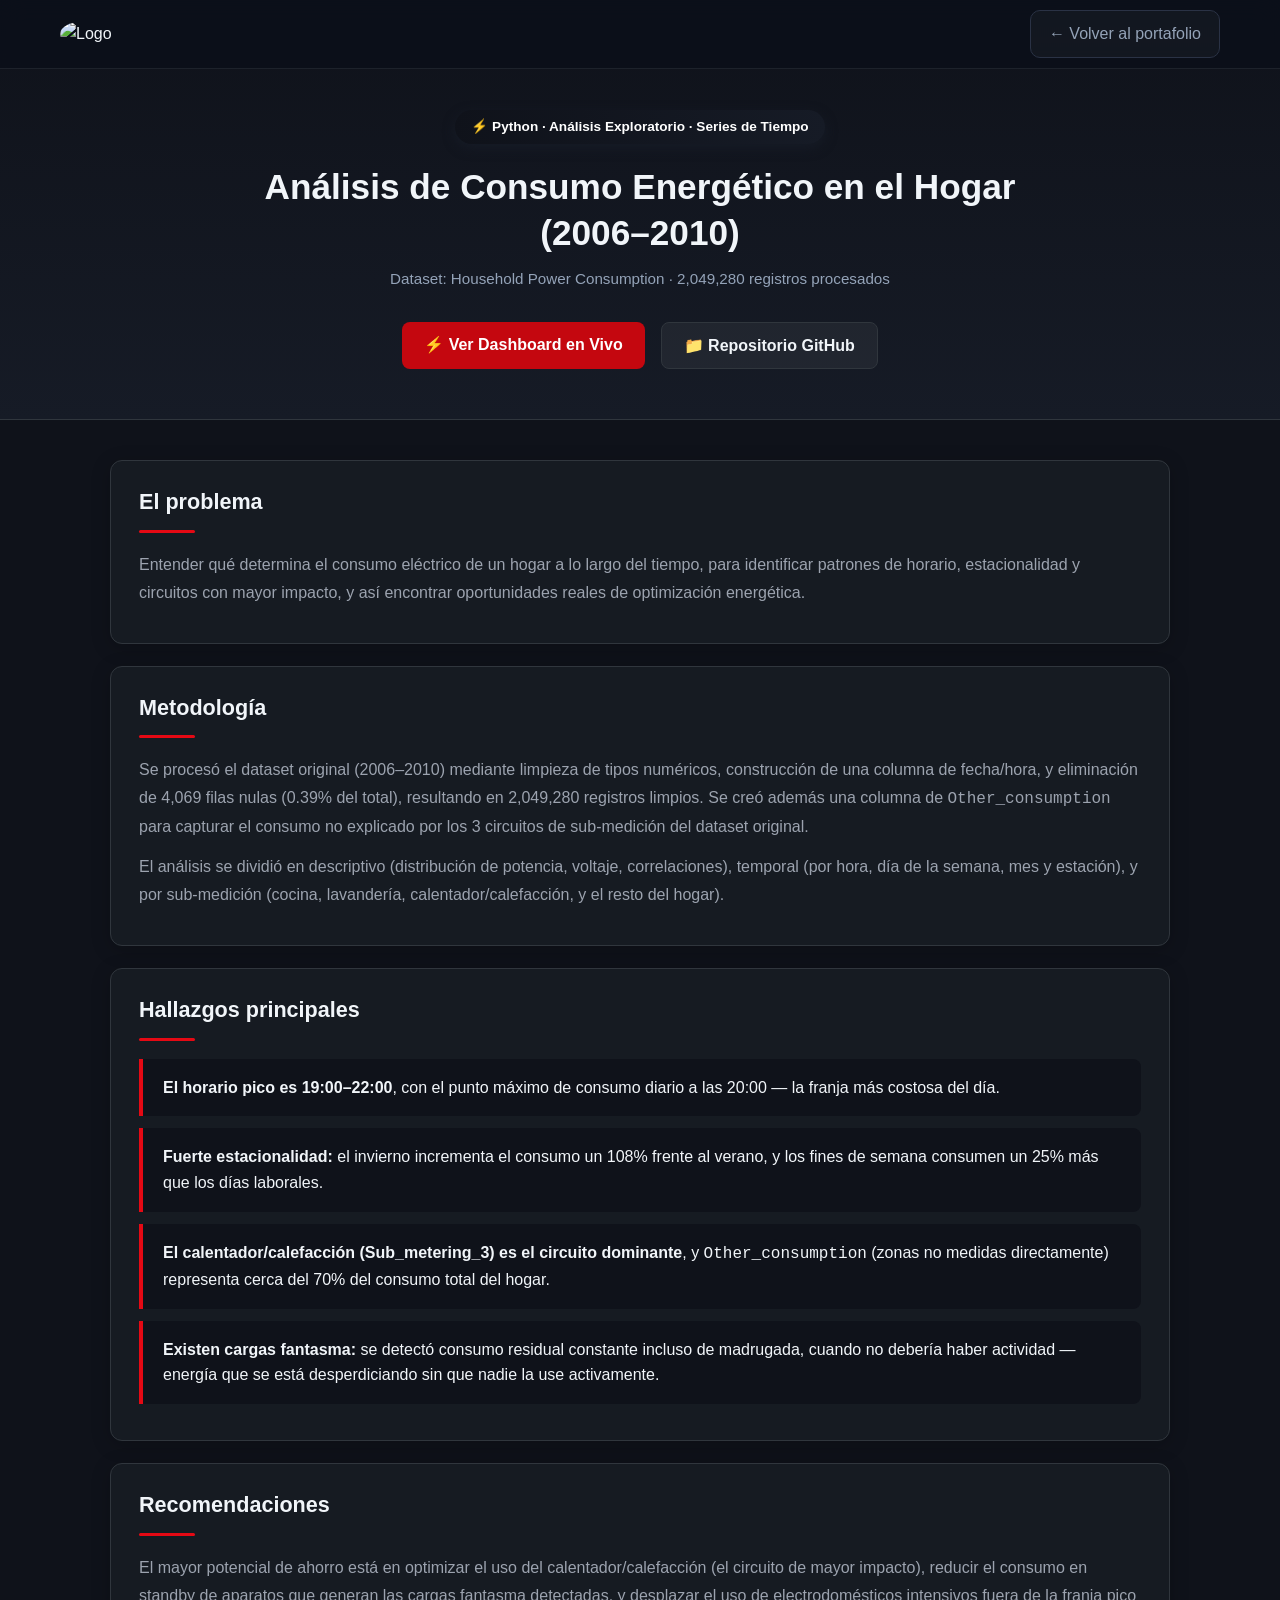
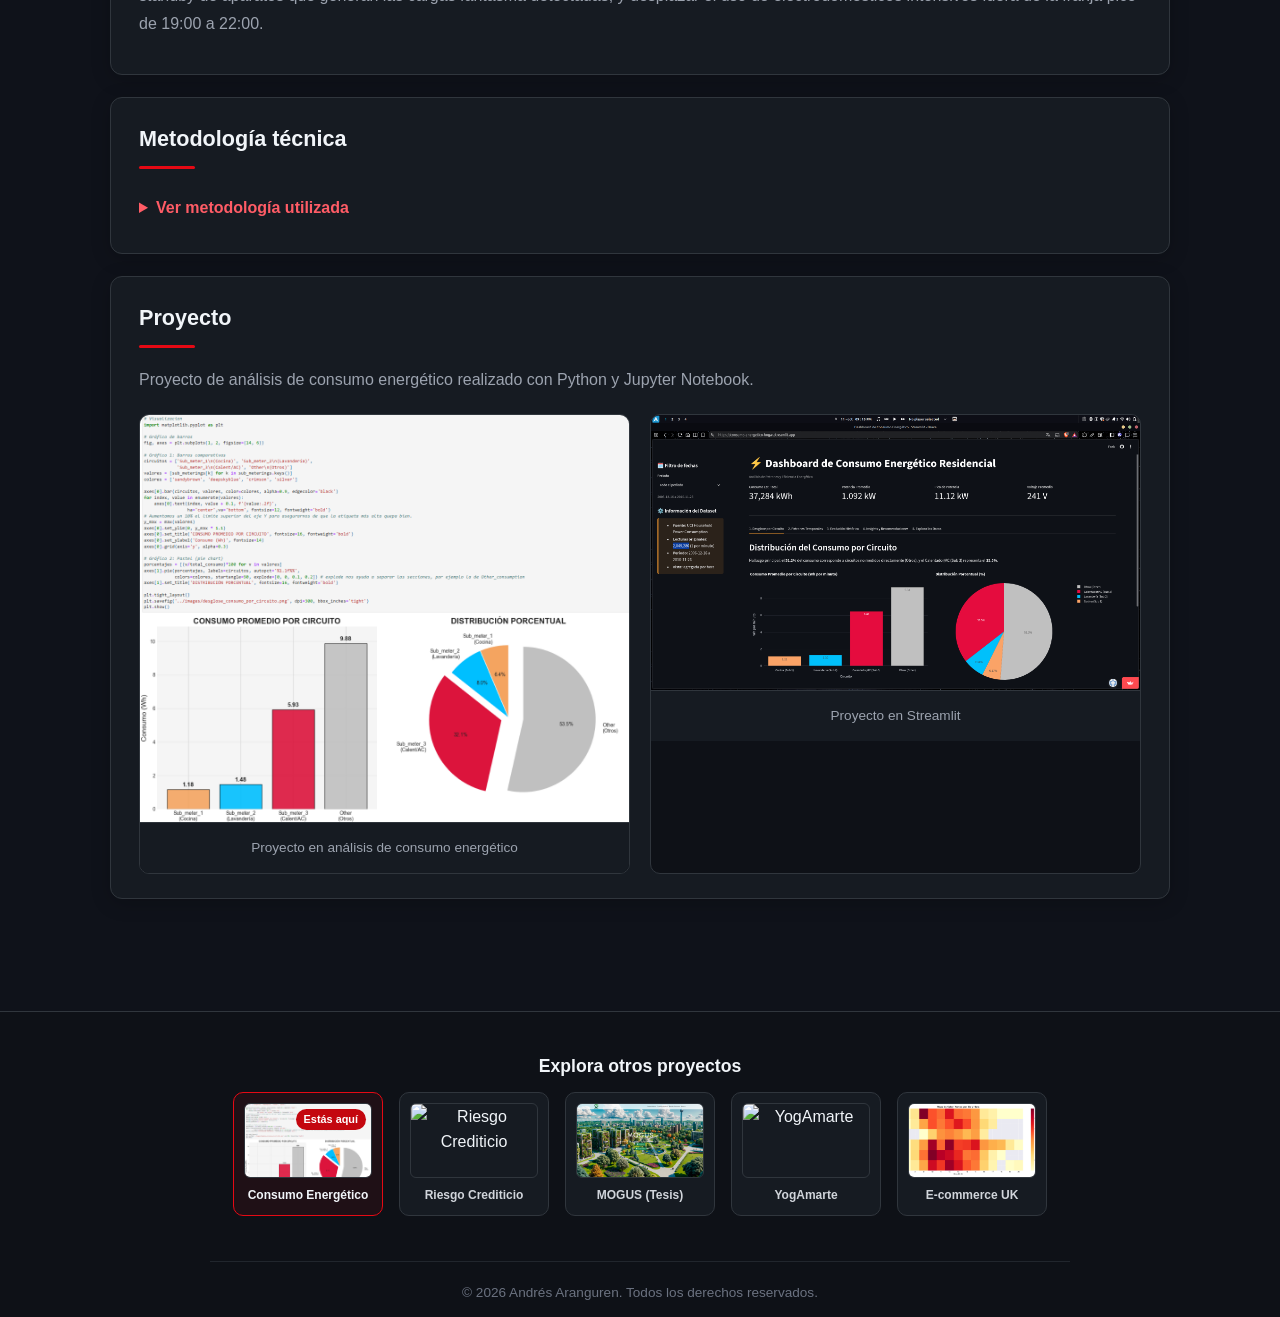
==== project/consumo-energetico.html @ 0f5ec891 "Arregloy nuevo diseño web" ====
<!DOCTYPE html>
<html lang="es">
  <head>
    <meta charset="UTF-8">
    <meta name="viewport" content="width=device-width, initial-scale=1.0">
    <title>Análisis de Consumo Energético | Andrés Aranguren</title>
    <link rel="stylesheet" href="../assets/css/variable.css">
    <link rel="stylesheet" href="../assets/css/case-study.css">
  </head>
  <body>
    <nav class="navbar">
      <div class="container nav-container">
        <div class="logo">
          <img src="../assets/images/logo.png" alt="Logo">
        </div>

        <a href="../index.html#projects" class="back-link">
          ← Volver al portafolio
        </a>
      </div>
    </nav>

    <header class="case-header">
      <div class="container">
        <span class="case-tag">⚡ Python · Análisis Exploratorio · Series de Tiempo</span>
        <h1>Análisis de Consumo Energético en el Hogar (2006–2010)</h1>
        <p class="case-subtitle">
          Dataset: Household Power Consumption · 2,049,280 registros procesados
        </p>

        <!-- Botones de Acción Rápida (CTA) -->
        <div class="header-actions">
          <a href="https://consumo-energetico-hogar.streamlit.app/" target="_blank" class="btn-primary">
            ⚡ Ver Dashboard en Vivo
          </a>
          <a href="https://github.com/a2-digital/household-energy-consumption-analysis" target="_blank" class="btn-secondary">
            📁 Repositorio GitHub
          </a>
        </div>
      </div>
    </header>

    <main class="container case-content">
      <section class="case-section">
        <h2>El problema</h2>
        <p>
          Entender qué determina el consumo eléctrico de un hogar a lo largo del
          tiempo, para identificar patrones de horario, estacionalidad y
          circuitos con mayor impacto, y así encontrar oportunidades reales de
          optimización energética.
        </p>
      </section>

      <section class="case-section">
        <h2>Metodología</h2>
        <p>
          Se procesó el dataset original (2006–2010) mediante limpieza de tipos
          numéricos, construcción de una columna de fecha/hora, y eliminación de
          4,069 filas nulas (0.39% del total), resultando en 2,049,280 registros
          limpios. Se creó además una columna de
          <code>Other_consumption</code> para capturar el consumo no explicado
          por los 3 circuitos de sub-medición del dataset original.
        </p>
        <p>
          El análisis se dividió en descriptivo (distribución de potencia,
          voltaje, correlaciones), temporal (por hora, día de la semana, mes y
          estación), y por sub-medición (cocina, lavandería,
          calentador/calefacción, y el resto del hogar).
        </p>
      </section>

      <section class="case-section">
        <h2>Hallazgos principales</h2>
        <ul class="findings-list">
          <li>
            <strong>El horario pico es 19:00–22:00</strong>, con el punto máximo
            de consumo diario a las 20:00 — la franja más costosa del día.
          </li>
          <li>
            <strong>Fuerte estacionalidad:</strong> el invierno incrementa el
            consumo un 108% frente al verano, y los fines de semana consumen un
            25% más que los días laborales.
          </li>
          <li>
            <strong
              >El calentador/calefacción (Sub_metering_3) es el circuito
              dominante</strong
            >, y <code>Other_consumption</code> (zonas no medidas directamente)
            representa cerca del 70% del consumo total del hogar.
          </li>
          <li>
            <strong>Existen cargas fantasma:</strong> se detectó consumo
            residual constante incluso de madrugada, cuando no debería haber
            actividad — energía que se está desperdiciando sin que nadie la use
            activamente.
          </li>
        </ul>
      </section>

      <section class="case-section">
        <h2>Recomendaciones</h2>
        <p>
          El mayor potencial de ahorro está en optimizar el uso del
          calentador/calefacción (el circuito de mayor impacto), reducir el
          consumo en standby de aparatos que generan las cargas fantasma
          detectadas, y desplazar el uso de electrodomésticos intensivos fuera
          de la franja pico de 19:00 a 22:00.
        </p>
      </section>

      <section class="case-section">
        <h2>Metodología técnica</h2>

        <details>
          <summary>Ver metodología utilizada</summary>

          <br>

          <p>
            Se cargó el dataset original y se convirtieron las columnas
            numéricas a <code>float64</code>, construyendo una columna
            <code>Datetime</code>
            a partir de los campos de fecha y hora para permitir el análisis
            temporal.
          </p>

          <p>
            Se identificaron y eliminaron 4,069 filas con valores nulos (0.39%
            del total), quedando 1,044,506 registros limpios. Se creó además la
            columna <code>Other_consumption</code> restando la suma de los 3
            circuitos de sub-medición del consumo total, para poder cuantificar
            el consumo no explicado directamente por esos circuitos.
          </p>

          <p>
            El análisis combinó estadística descriptiva (distribución de
            potencia, voltaje, matriz de correlación), análisis temporal (por
            hora, día, mes y estación) y comparación entre circuitos de
            sub-medición para identificar el de mayor impacto.
          </p>
        </details>
      </section>

      <section class="case-section">
        <h2>Proyecto</h2>
        <p class="section-desc">Proyecto de análisis de consumo energético realizado con Python y Jupyter Notebook.</p>
        <div class="gallery-grid">
          <div class="gallery-item">
            <img
              src="../assets/images/projects/energetico.png"
              alt="Proyecto en Jupyter Notebook"
            >
            <span class="img-caption">Proyecto en análisis de consumo energético</span>
          </div>

          <div class="gallery-item">
            <img
              src="../assets/images/projects/dashboard.png"
              alt="Proyecto en Streamlit"
            >
            <span class="img-caption">Proyecto en Streamlit</span>
          </div>
        </div>
      </section>
    </main>

    <footer class="case-footer">
      <div class="container footer-nav-container">
        <!-- Botón principal para volver -->


        <div class="footer-projects-carousel">
          <h4>Explora otros proyectos</h4>
          <div class="footer-carousel-track">

            <a href="consumo-energetico.html" class="footer-mini-card">
              <img src="../assets/images/projects/energetico.png" alt="Consumo Energético">
              <span>Consumo Energético</span>
            </a>

            <a href="riesgo-crediticio.html" class="footer-mini-card">
              <img src="../assets/images/projects/riesgo-dashboard.png" alt="Riesgo Crediticio">
              <span>Riesgo Crediticio</span>
            </a>

            <a href="mogus.html" class="footer-mini-card">
              <img src="../assets/images/projects/web_mogus.png" alt="MOGUS">
              <span>MOGUS (Tesis)</span>
            </a>

            <a href="yogamarte.html" class="footer-mini-card">
              <img src="../assets/images/projects/web-servicios.png" alt="YogAmarte">
              <span>YogAmarte</span>
            </a>

            <a href="ventas-ecommerce.html" class="footer-mini-card">
              <img src="../assets/images/projects/ventas-ecommerce.png" alt="E-commerce">
              <span>E-commerce UK</span>
            </a>

          </div>
        </div>

        <div class="footer-bottom-text">
          <p>&copy; 2026 Andrés Aranguren. Todos los derechos reservados.</p>
        </div>
      </div>
    </footer>

    <script src="../assets/js/main.js"></script>
  </body>
</html>
---- assets/css/variable.css ----
:root {
  --bg-main: #0f121a;        /* Fondo principal suave (Azul Noche / Pizarra) */
  --bg-card: #161b26;        /* Tarjetas y bloques (Un tono más claro para elevarlas) */
  --bg-card-hover: #1f2636;  /* Hover en tarjetas */
  
  --primary-red: #e50914;    
  --dark-red: #8b0000;
  
  --text-primary: #f1f5f9;   /* Blanco suave */
  --text-secondary: #94a3b8; /* Gris claro frío para descripciones */

  --red-text: #ff5c66;  /* rojo claro para texto: 5.7:1 sobre tus tarjetas */
  --red-btn:  #c4070f;  /* rojo para botones con texto blanco: 6.2:1 */

  /* Gradientes */
  --gradient-red: linear-gradient(135deg, var(--primary-red), var(--dark-red));
  --gradient-dark: linear-gradient(180deg, #0f121a 0%, #161b26 100%);

  /* Variables legacy para evitar romper clases */
  --black: var(--bg-main);
  --dark-gray: var(--bg-card);
  --medium-gray: #2a3245;
  --light-gray: var(--text-secondary);
  --white: var(--text-primary);
  --off-white: var(--text-primary);

  /* Espaciado y Estructura */
  --section-padding: 80px 0;
  --container-width: 1200px;
  --transition: all 0.3s ease;
}

* {
  margin: 0;
  padding: 0;
  box-sizing: border-box;
}

html {
  scroll-behavior: smooth;
  font-size: 16px;
}

body {
  font-family: "Segoe UI", Tahoma, Geneva, Verdana, sans-serif;
  background-color: var(--bg-main);
  color: var(--text-primary);
  line-height: 1.6;
  overflow-x: hidden;
}

.container {
  max-width: var(--container-width);
  margin: 0 auto;
  padding: 0 20px;
}

.navbar {
  position: fixed;
  top: 0;
  left: 0;
  width: 100%;
  background: rgba(11, 15, 25, 0.8) !important; /* Fondo semitransparente */
  backdrop-filter: blur(12px);    
  padding: 10px 0;
  z-index: 1000;
  transition: var(--transition);
  border-bottom: 1px solid rgba(255, 255, 255, 0.08); /* Línea divisoria sutil */
  -webkit-backdrop-filter: blur(12px);

}

.navbar.scrolled {
  box-shadow: 0 2px 20px rgba(165, 42, 42, 0.3);
  border-bottom: 2px solid var(--primary-red);
}

.nav-container {
  display: flex;
  justify-content: space-between;
  align-items: center;
  padding: 0 20px;
}

.logo img {
  height: 60px;
  transition: var(--transition);
  border-radius: 50%;
  border-radius: 50%;
}

.logo img:hover {
  transform: scale(1.05);
}

.nav-menu {
  display: flex;
  list-style: none;
  gap: 40px;
}

.nav-link {
  color: var(--off-white);
  text-decoration: none;
  font-weight: 500;
  font-size: 1rem;
  position: relative;
  transition: var(--transition);
}

.nav-link::after {
  content: "";
  position: absolute;
  bottom: -5px;
  left: 0;
  width: 0;
  height: 2px;
  background: var(--gradient-red);
  transition: width 0.3s ease;
}

.nav-link:hover,
.nav-link.active {
  color: var(--primary-red);
}

.nav-link:hover::after,
.nav-link.active::after {
  width: 100%;
  background: var(--primary-red);
  height: 3px;
}

.hamburger {
  display: none;
  flex-direction: column;
  cursor: pointer;
  gap: 5px;
}

.hamburger span {
  width: 25px;
  height: 3px;
  background: var(--primary-red);
  transition: var(--transition);
}
---- assets/css/case-study.css ----
.back-button {
  display: flex;
  justify-content: flex-start;
}

.back-link {
  display: inline-flex;
  align-items: center;
  gap: 10px;
  padding: 10px 18px;
  text-decoration: none;
  color: var(--light-gray, #94a3b8);
  border: 1px solid var(--medium-gray, #2a3245);
  border-radius: 10px;
  background: rgba(255, 255, 255, 0.03);
  transition: all 0.3s ease;
}

.back-link:hover {
  color: var(--white, #f1f5f9);
  border-color: var(--primary-red, #e50914);
  background: rgba(229, 9, 20, 0.12);
  transform: translateX(-4px);
}

.back-link .arrow {
  font-size: 1.2rem;
  transition: transform 0.3s ease;
}

.back-link:hover .arrow {
  transform: translateX(-5px);
}

/* ---------- Cabecera ---------- */
.case-header {
  background: var(--gradient-dark, #0e1117);
  padding: 110px 0 50px;
  text-align: center;
  color: var(--white, #f1f5f9);
  border-bottom: 1px solid #30363d;
}

.case-tag {
  display: inline-block;
  background: linear-gradient(100deg, var(--bg-main, #161b22), var(--bg-card, #1f2636));
  color: #fff;
  font-weight: 600;
  padding: 6px 16px;
  border-radius: 20px;
  font-size: 0.85rem;
  margin-bottom: 20px;
  box-shadow: 0 4px 12px var(--bg-card);
}

.case-header h1 {
  font-size: 2.2rem;
  max-width: 800px;
  margin: 0 auto 12px;
  line-height: 1.3;
}

.case-subtitle {
  color: var(--light-gray, #94a3b8);
  font-size: 0.95rem;
  margin-bottom: 30px;
}

/* ---------- Botones de la cabecera ---------- */
.header-actions {
  display: flex;
  justify-content: center;
  gap: 16px;
  flex-wrap: wrap;
}

.btn-primary {
  background-color: var(--red-btn, #c4070f);
  color: #fff;
  padding: 10px 22px;
  border-radius: 8px;
  font-weight: 600;
  text-decoration: none;
  transition: all 0.2s ease;
}

.btn-primary:hover {
  background-color: var(--primary-red, #e50914);
  transform: translateY(-2px);
}

.btn-secondary {
  background-color: rgba(255, 255, 255, 0.05);
  color: #f1f5f9;
  border: 1px solid #30363d;
  padding: 10px 22px;
  border-radius: 8px;
  font-weight: 600;
  text-decoration: none;
  transition: all 0.2s ease;
}

.btn-secondary:hover {
  background-color: rgba(255, 255, 255, 0.1);
  border-color: var(--primary-red, #e50914);
  color: var(--red-text, #ff5c66);
  transform: translateY(-2px);
}

/* ---------- Contenido ---------- */
.case-content {
  max-width: 1100px;
  margin: auto;
  padding: 40px 20px 80px;
}

.case-section {
  background-color: #161b22;
  border: 1px solid #30363d;
  border-radius: 12px;
  padding: 24px 28px;
  margin-bottom: 22px;
  box-shadow: 0 4px 20px rgba(0, 0, 0, 0.2);
}

/* Títulos en blanco con una barra roja corta como acento */
.case-section h2 {
  color: var(--white, #f1f5f9);
  border-bottom: none;
  padding-bottom: 0;
  margin-bottom: 18px;
  font-size: 1.35rem;
}

.case-section h2::after {
  content: "";
  display: block;
  width: 56px;
  height: 3px;
  margin-top: 10px;
  background: var(--primary-red, #e50914);
  border-radius: 2px;
}

.case-section h3 {
  margin-top: 20px;
  margin-bottom: 12px;
  color: #f1f5f9;
}

.case-section p {
  margin-bottom: 12px;
  line-height: 1.75;
  color: #9ca3af;
}

.case-section strong {
  color: #f1f5f9;
}

/* ---------- Listado de hallazgos ---------- */
.findings-list {
  list-style: none;
  padding: 0;
  margin: 0;
}

.findings-list li {
  background: var(--bg-main);
  border-left: 4px solid var(--primary-red, #e50914);
  padding: 16px 20px;
  margin-bottom: 12px;
  border-radius: 0 8px 8px 0;
  line-height: 1.6;
  color: #f1f5f9;
}

details summary {
  cursor: pointer;
  color: var(--red-text, #ff5c66);
  font-weight: 600;
  padding: 8px 0;
  outline: none;
}

details summary:focus-visible {
  outline: 2px solid var(--primary-red, #e50914);
  outline-offset: 4px;
  border-radius: 4px;
}

details p {
  margin-top: 10px;
}

/* ---------- Galería de imágenes ---------- */
.gallery-grid {
  display: grid;
  grid-template-columns: repeat(auto-fit, minmax(min(320px, 100%), 1fr));
  gap: 20px;
  margin-top: 20px;
}

.gallery-item {
  background: #0e1117;
  border: 1px solid #30363d;
  border-radius: 10px;
  overflow: hidden;
  transition: transform 0.3s ease, border-color 0.3s ease;
}

.gallery-item:hover {
  transform: translateY(-4px);
  border-color: var(--primary-red, #e50914);
}

.gallery-item img {
  width: 100%;
  height: auto;
  display: block;
}

.img-caption {
  display: block;
  padding: 14px;
  text-align: center;
  font-size: 0.85rem;
  color: #9ca3af;
  background-color: #161b22;
  border-top: 1px solid #30363d;
}

.case-footer {
  background-color: #0e1117;
  border-top: 1px solid #30363d;
  padding: 40px 16px 16px;
  margin-top: 10px;
  text-align: center;
}

.footer-nav-container {
  max-width: 900px;
  margin: 0 auto;
  display: flex;
  flex-direction: column;
  align-items: center;
  gap: 35px;
}

.footer-projects-carousel {
  width: 100%;
}

.footer-projects-carousel h4 {
  color: #f1f5f9;
  font-size: 1.1rem;
  margin-bottom: 12px;
  font-weight: 600;
}

.footer-carousel-track {
  display: flex;
  gap: 16px;
  overflow-x: auto;
  padding-bottom: 10px;
  justify-content: center;
  flex-wrap: wrap;
}

.footer-mini-card {
  background: #161b22;
  border: 1px solid #30363d;
  border-radius: 10px;
  width: 150px;
  padding: 10px;
  text-decoration: none;
  color: #f1f5f9;
  transition: transfor  m 0.3s ease, border-color 0.3s ease, background-color 0.3s ease;
  display: flex;
  flex-direction: column;
  gap: 8px;
}

.footer-mini-card:hover {
  transform: translateY(-4px);
  border-color: var(--primary-red, #e50914);
  background: rgba(229, 9, 20, 0.04);
}

.footer-mini-card img {
  width: 100%;
  height: 75px;
  object-fit: cover;
  border-radius: 6px;
  border: 1px solid #30363d;
}

.footer-mini-card span {
  font-size: 0.75rem;
  font-weight: 600;
  white-space: nowrap;
  overflow: hidden;
  text-overflow: ellipsis;
  color: #d1d5db;
}

.footer-bottom-text {
  font-size: 0.85rem;
  color: #6b7280;
  border-top: 1px solid #21262d;
  width: 100%;
  padding-top: 20px;
}

.footer-mini-card[aria-current="page"] {
  position: relative;
  border-color: var(--primary-red, #e50914);
  background: rgba(var(--primary-red-rgb, 229, 9, 20), 0.08);
  cursor: default;
}

.footer-mini-card[aria-current="page"]:hover {
  transform: none;
}

.footer-mini-card[aria-current="page"] span {
  color: var(--white, #f1f5f9);
}

.footer-mini-card[aria-current="page"]::after {
  content: "Estás aquí";
  position: absolute;
  top: 16px;
  right: 16px;
  background: var(--red-btn, #c4070f);
  color: #fff;
  font-size: 0.68rem;
  font-weight: 700;
  padding: 2px 8px;
  border-radius: 999px;
}

@media (max-width: 600px) {
  .case-header h1 {
    font-size: 1.7rem;
  }

  .case-section {
    padding: 18px 16px;
  }
}
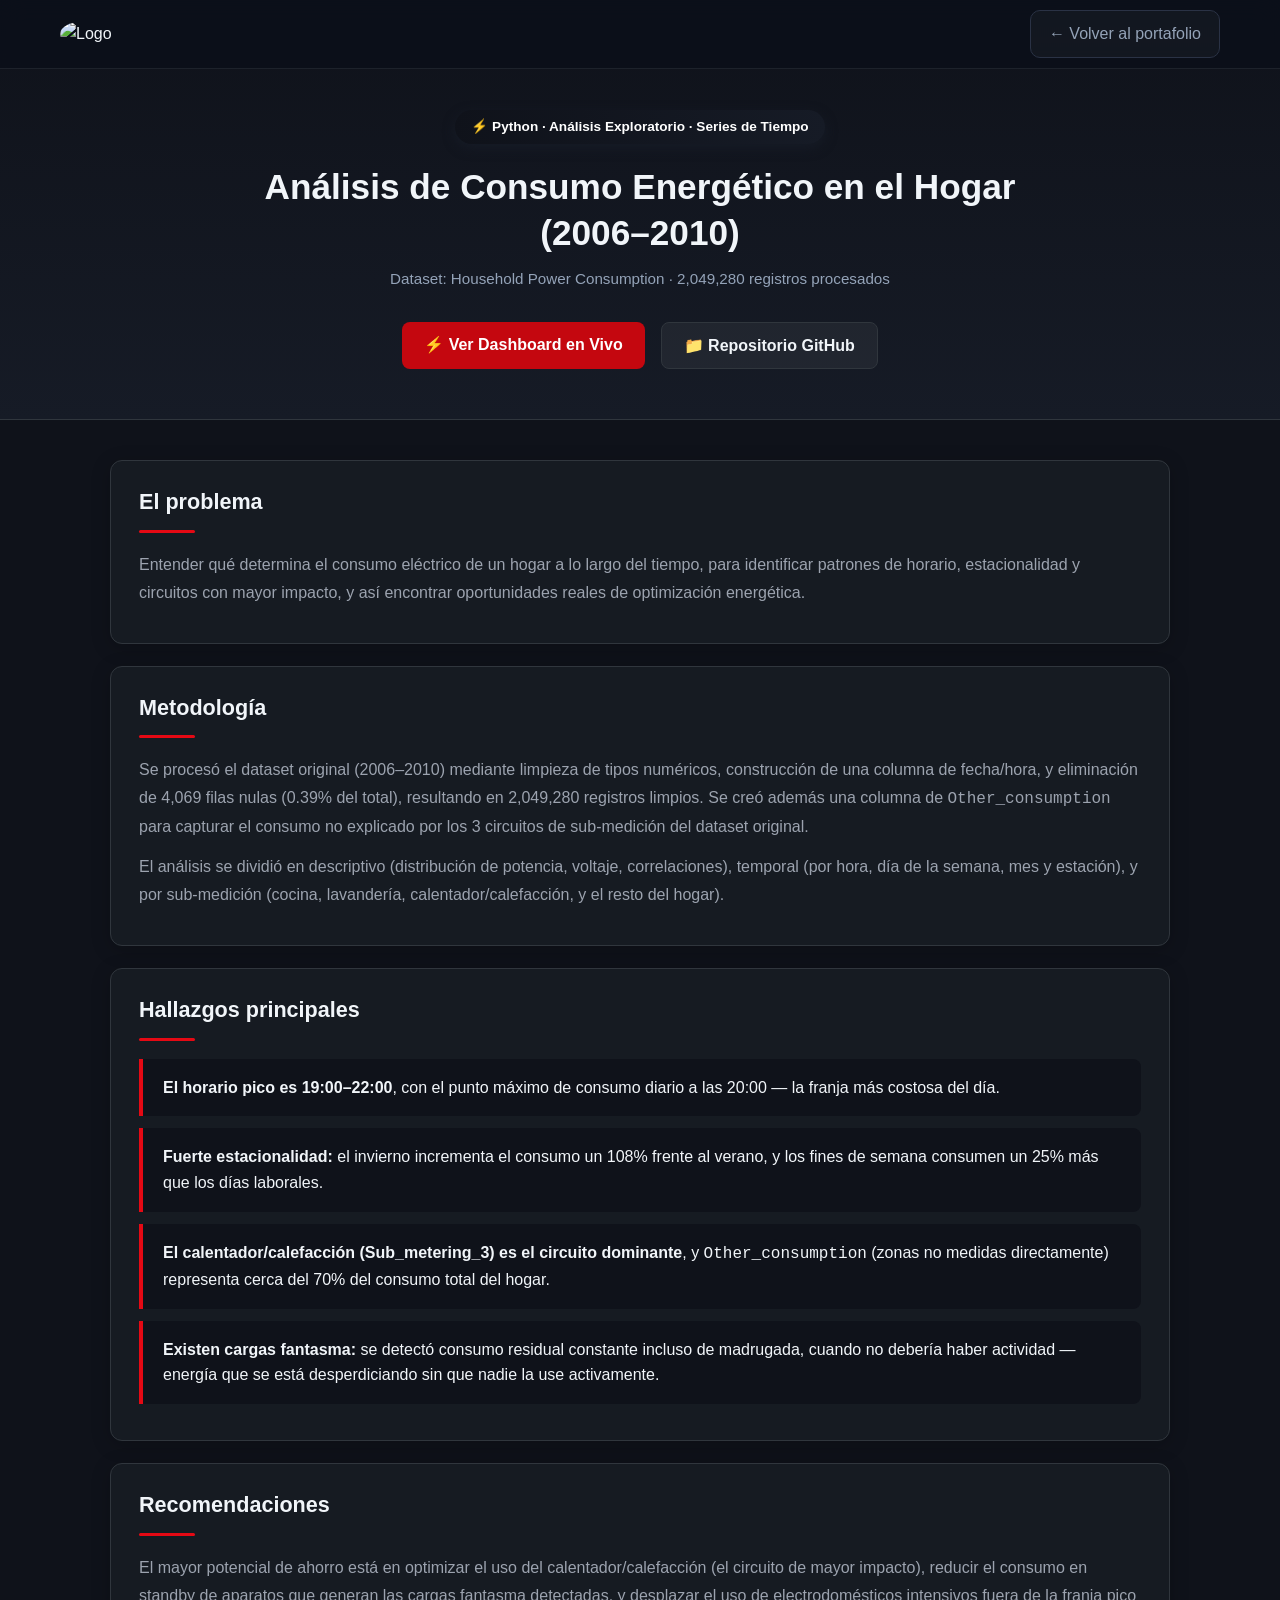
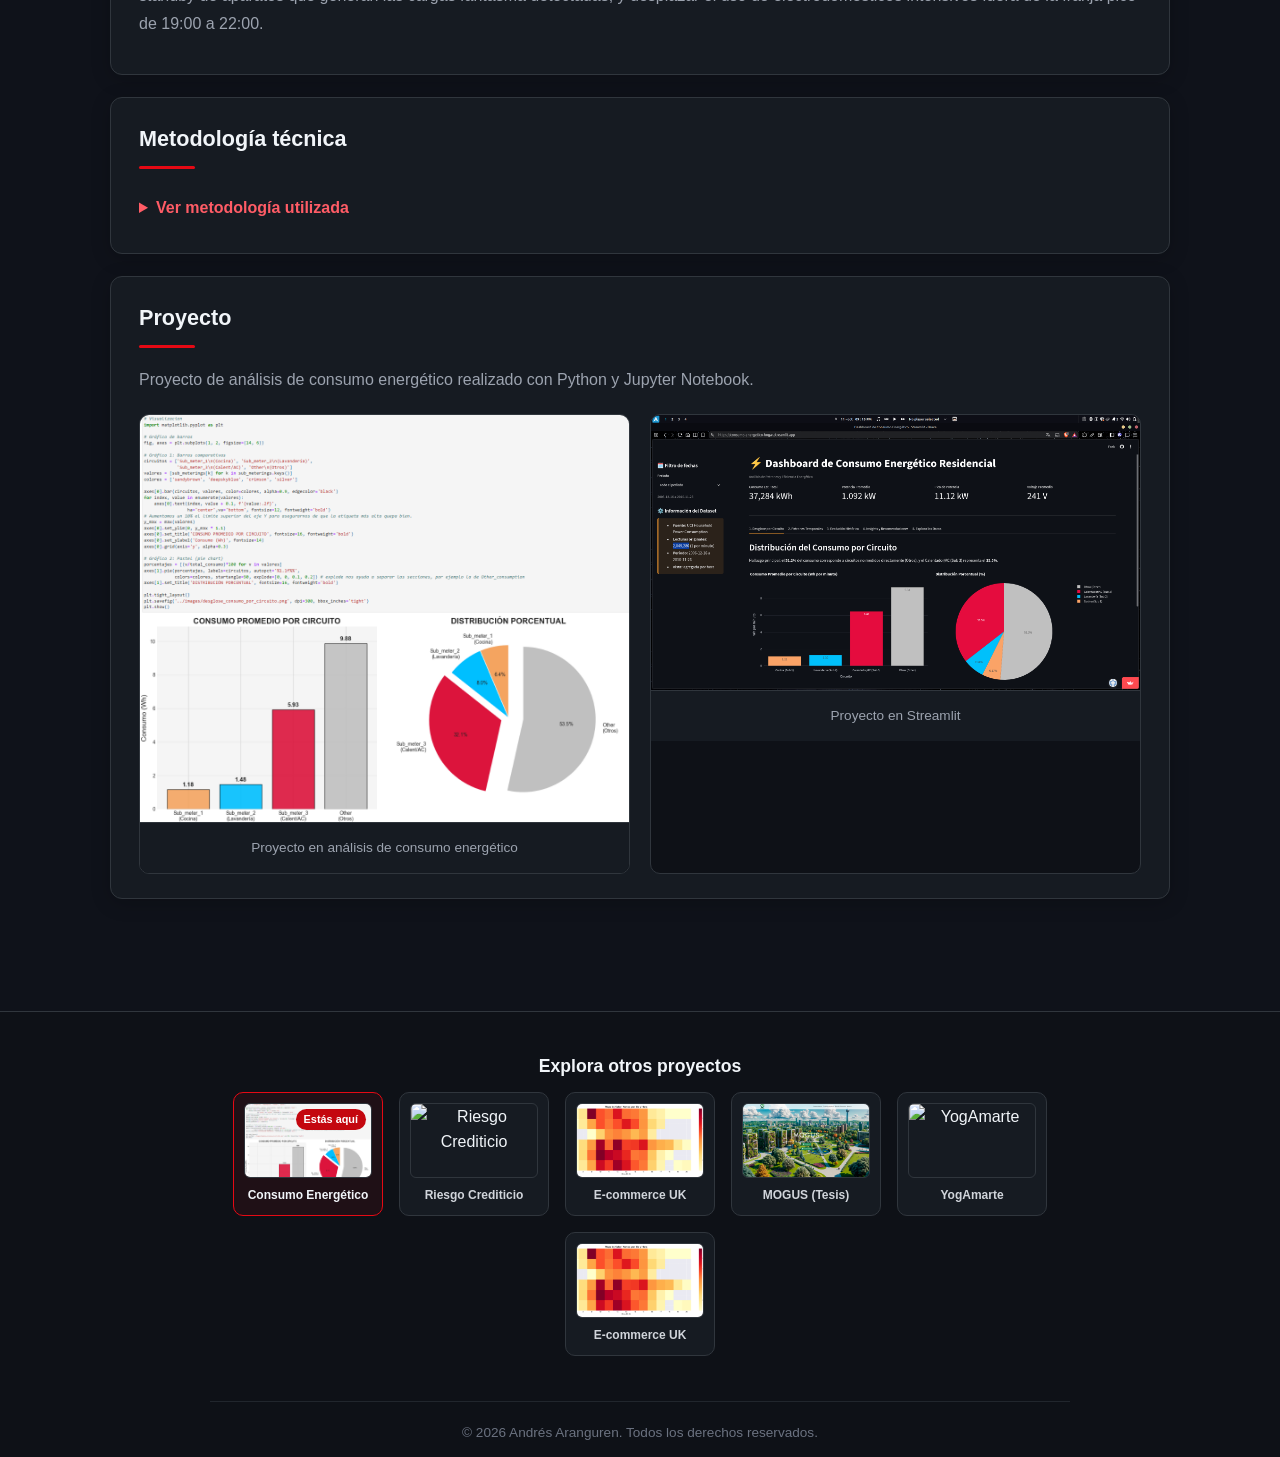
==== commit 042de05e: "Arreglo de pie de pagina" ====
--- a/project/consumo-energetico.html
+++ b/project/consumo-energetico.html
@@ -166,9 +166,6 @@
 
     <footer class="case-footer">
       <div class="container footer-nav-container">
-        <!-- Botón principal para volver -->
-
-
         <div class="footer-projects-carousel">
           <h4>Explora otros proyectos</h4>
           <div class="footer-carousel-track">
@@ -183,6 +180,11 @@
               <span>Riesgo Crediticio</span>
             </a>
 
+            <a href="ventas-ecommerce.html" class="footer-mini-card">
+              <img src="../assets/images/projects/ventas-ecommerce.png" alt="E-commerce">
+              <span>E-commerce UK</span>
+            </a>
+
             <a href="mogus.html" class="footer-mini-card">
               <img src="../assets/images/projects/web_mogus.png" alt="MOGUS">
               <span>MOGUS (Tesis)</span>
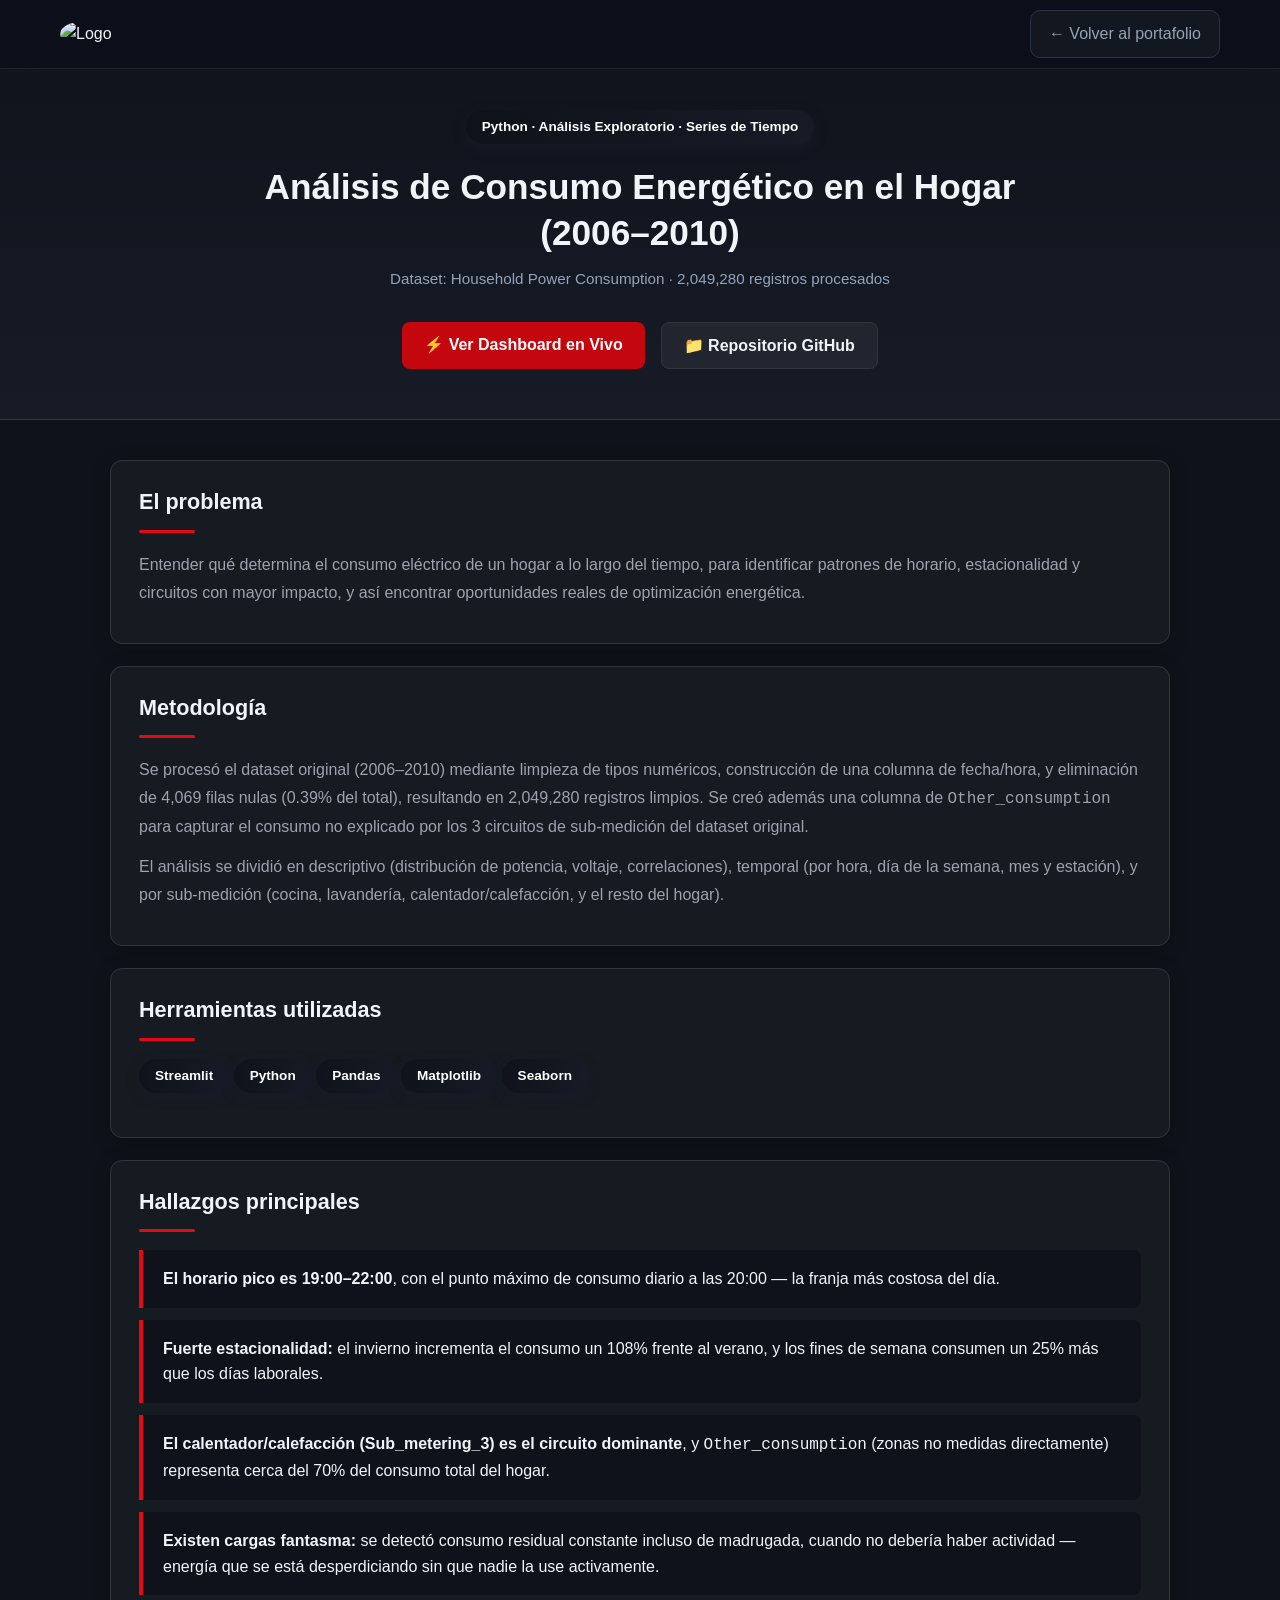
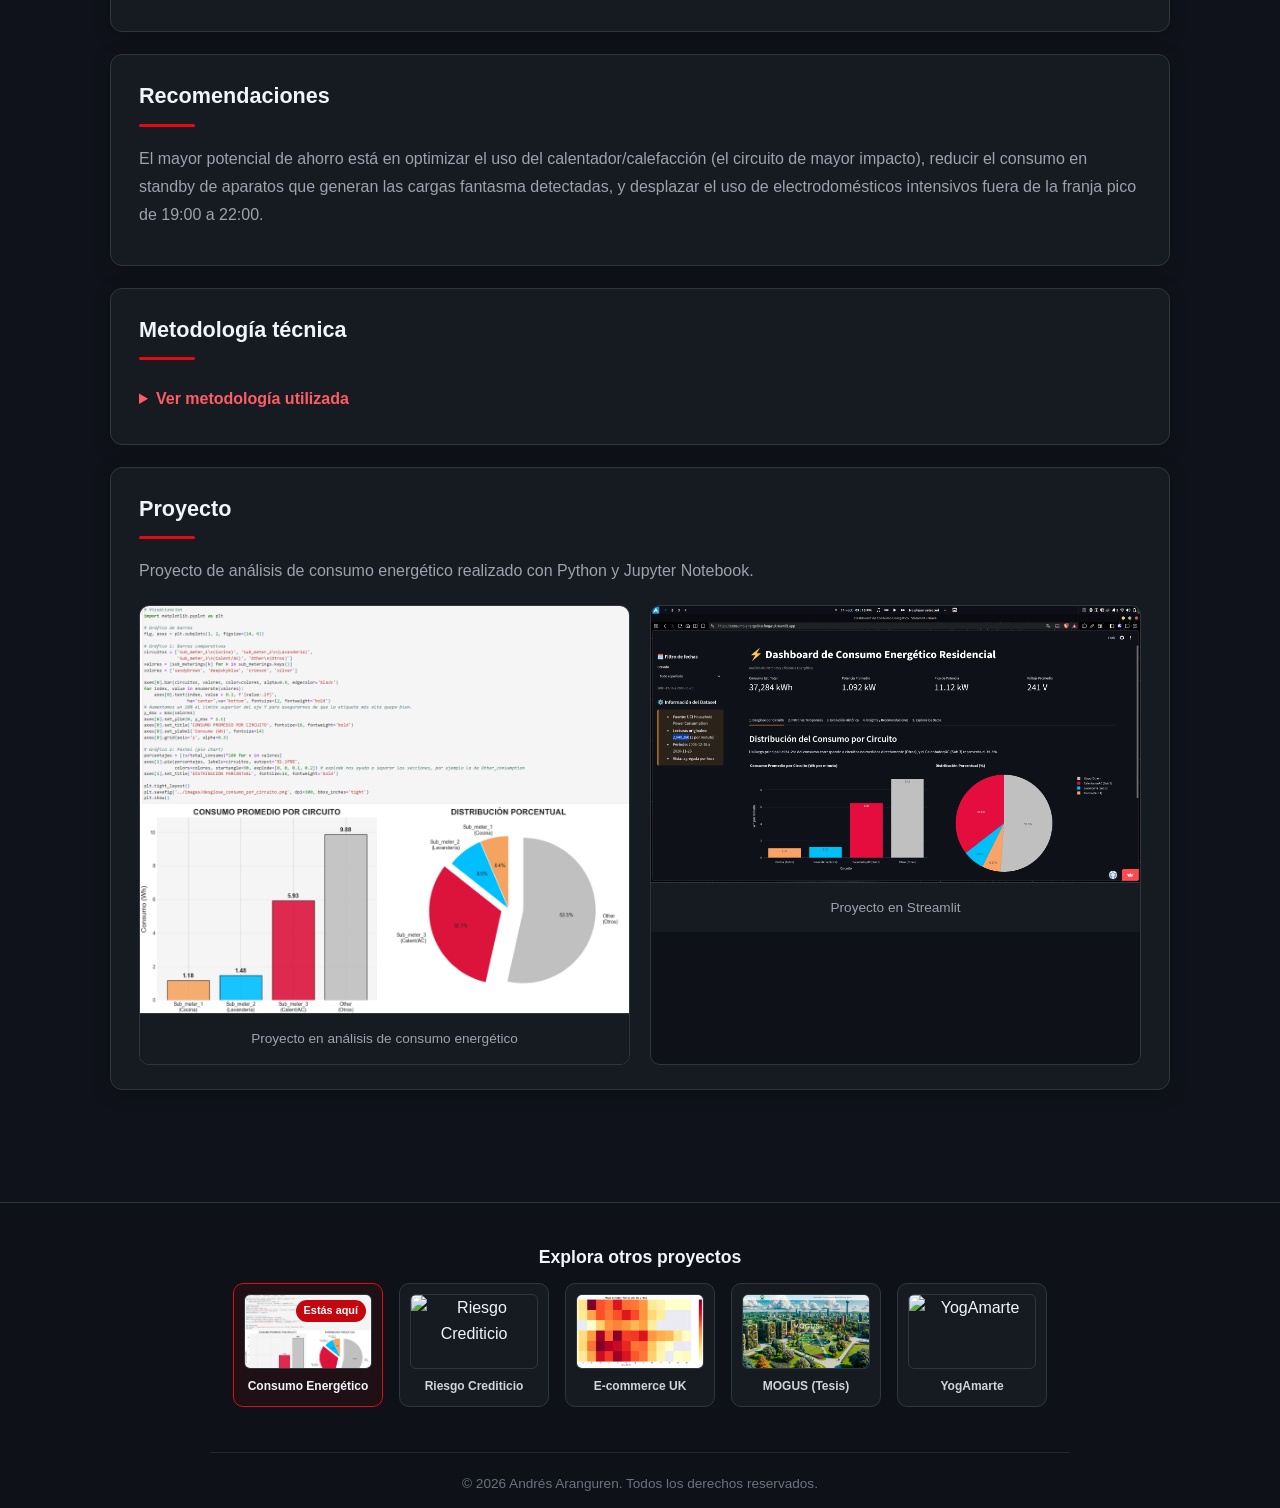
==== commit be4ba5f0: "Arreglo Errores" ====
--- a/project/consumo-energetico.html
+++ b/project/consumo-energetico.html
@@ -22,7 +22,7 @@
 
     <header class="case-header">
       <div class="container">
-        <span class="case-tag">⚡ Python · Análisis Exploratorio · Series de Tiempo</span>
+        <span class="case-tag"> Python · Análisis Exploratorio · Series de Tiempo</span>
         <h1>Análisis de Consumo Energético en el Hogar (2006–2010)</h1>
         <p class="case-subtitle">
           Dataset: Household Power Consumption · 2,049,280 registros procesados
@@ -67,6 +67,16 @@
           estación), y por sub-medición (cocina, lavandería,
           calentador/calefacción, y el resto del hogar).
         </p>
+      </section>
+      <section class="case-section">
+        <h2>Herramientas utilizadas</h2>
+        <div class="tech-stack">
+          <span class="case-tag">Streamlit</span>
+          <span class="case-tag">Python</span>
+          <span class="case-tag">Pandas</span>
+          <span class="case-tag">Matplotlib</span>
+          <span class="case-tag">Seaborn</span>
+        </div>
       </section>
 
       <section class="case-section">
@@ -195,11 +205,6 @@
               <span>YogAmarte</span>
             </a>
 
-            <a href="ventas-ecommerce.html" class="footer-mini-card">
-              <img src="../assets/images/projects/ventas-ecommerce.png" alt="E-commerce">
-              <span>E-commerce UK</span>
-            </a>
-
           </div>
         </div>
 
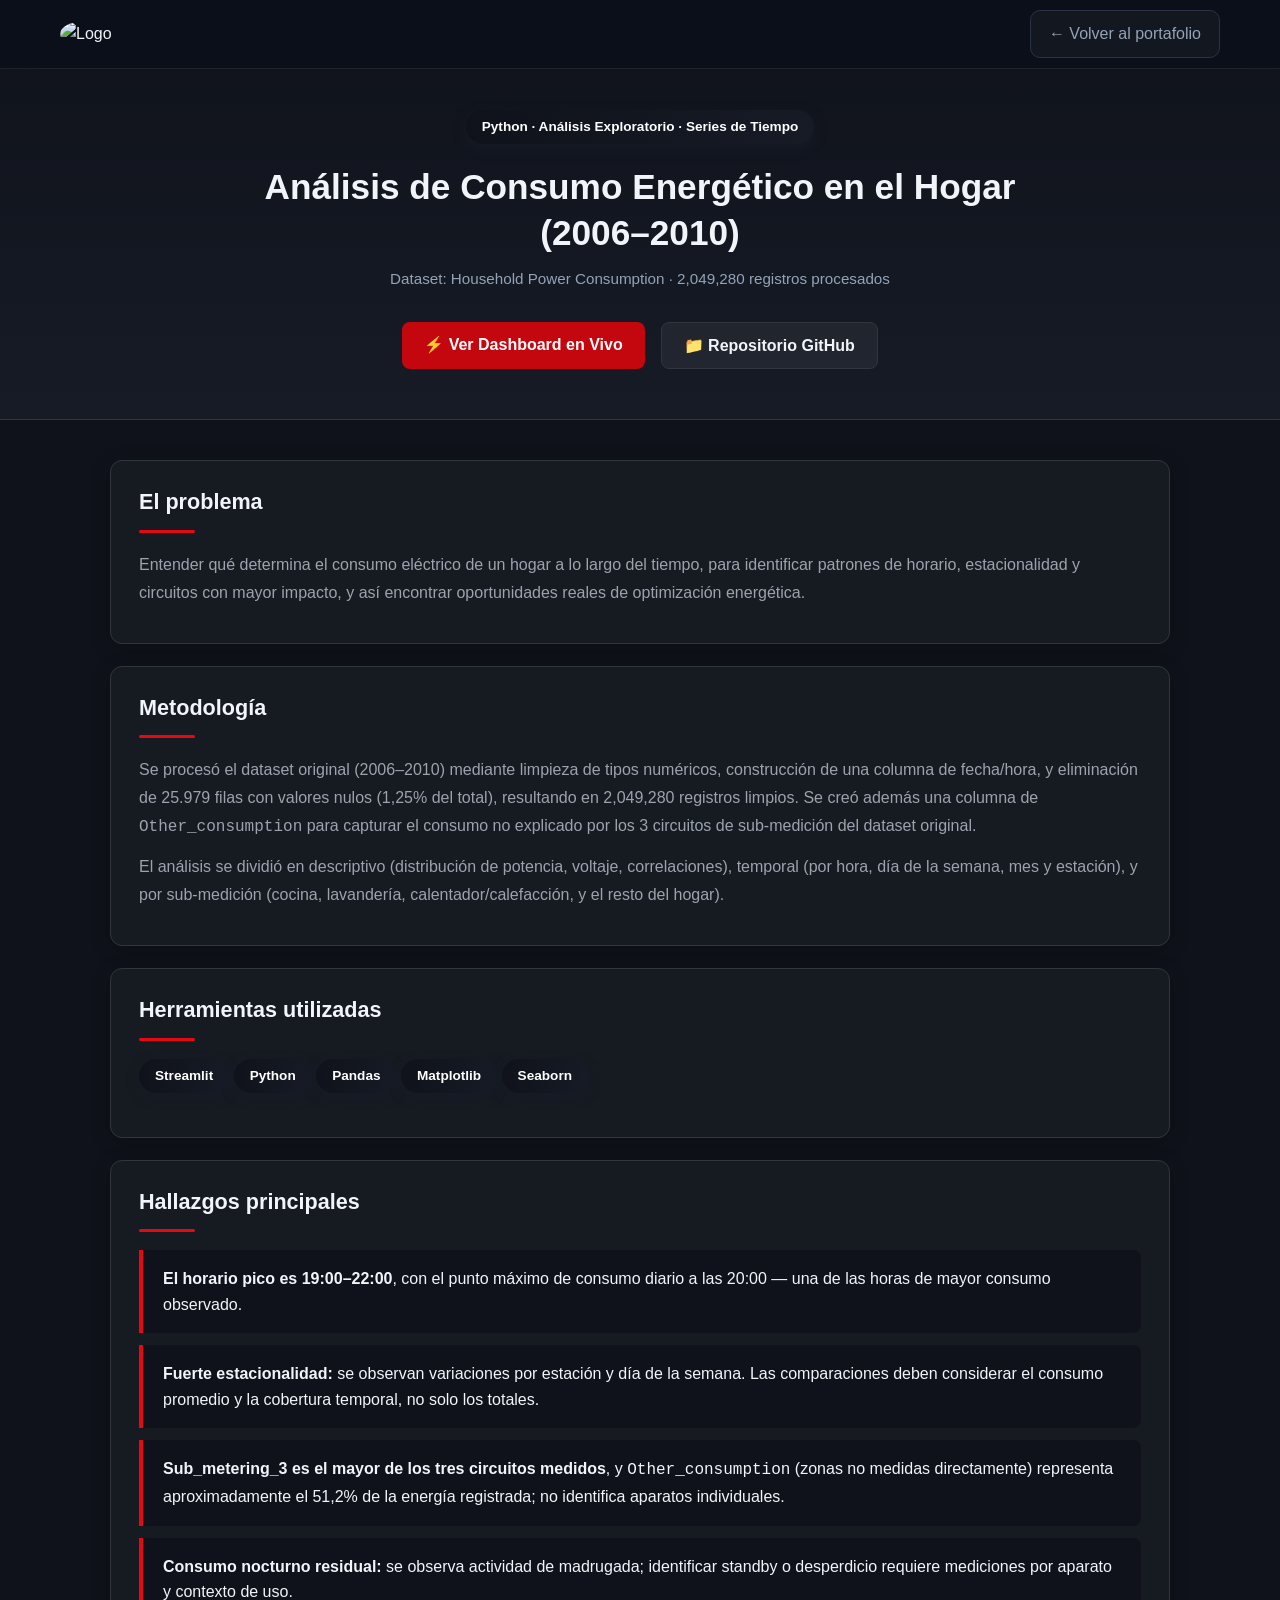
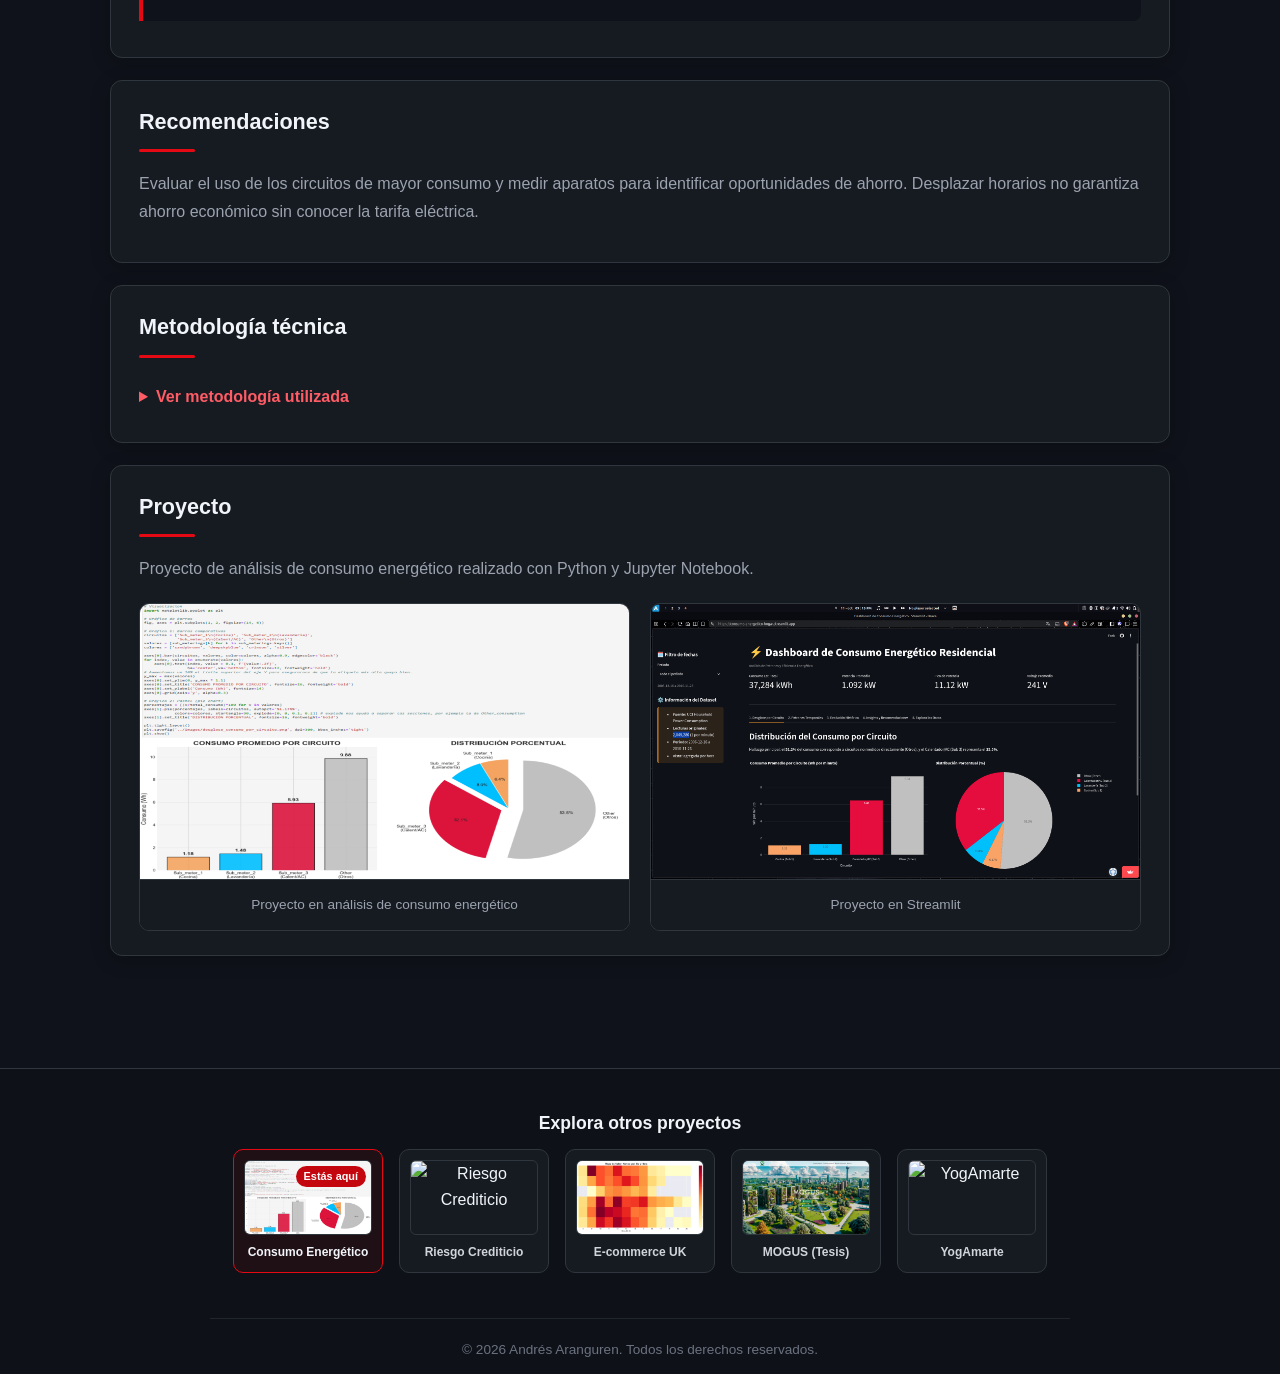
==== commit f8330028: "Add files via upload" ====
--- a/project/consumo-energetico.html
+++ b/project/consumo-energetico.html
@@ -56,7 +56,7 @@
         <p>
           Se procesó el dataset original (2006–2010) mediante limpieza de tipos
           numéricos, construcción de una columna de fecha/hora, y eliminación de
-          4,069 filas nulas (0.39% del total), resultando en 2,049,280 registros
+          25.979 filas con valores nulos (1,25% del total), resultando en 2,049,280 registros
           limpios. Se creó además una columna de
           <code>Other_consumption</code> para capturar el consumo no explicado
           por los 3 circuitos de sub-medición del dataset original.
@@ -84,25 +84,19 @@
         <ul class="findings-list">
           <li>
             <strong>El horario pico es 19:00–22:00</strong>, con el punto máximo
-            de consumo diario a las 20:00 — la franja más costosa del día.
-          </li>
-          <li>
-            <strong>Fuerte estacionalidad:</strong> el invierno incrementa el
-            consumo un 108% frente al verano, y los fines de semana consumen un
-            25% más que los días laborales.
+            de consumo diario a las 20:00 — una de las horas de mayor consumo observado.
+          </li>
+          <li>
+            <strong>Fuerte estacionalidad:</strong> se observan variaciones por estación y día de la semana. Las comparaciones deben considerar el consumo promedio y la cobertura temporal, no solo los totales.
           </li>
           <li>
             <strong
-              >El calentador/calefacción (Sub_metering_3) es el circuito
-              dominante</strong
+              >Sub_metering_3 es el mayor de los tres circuitos medidos</strong
             >, y <code>Other_consumption</code> (zonas no medidas directamente)
-            representa cerca del 70% del consumo total del hogar.
-          </li>
-          <li>
-            <strong>Existen cargas fantasma:</strong> se detectó consumo
-            residual constante incluso de madrugada, cuando no debería haber
-            actividad — energía que se está desperdiciando sin que nadie la use
-            activamente.
+            representa aproximadamente el 51,2% de la energía registrada; no identifica aparatos individuales.
+          </li>
+          <li>
+            <strong>Consumo nocturno residual:</strong> se observa actividad de madrugada; identificar standby o desperdicio requiere mediciones por aparato y contexto de uso.
           </li>
         </ul>
       </section>
@@ -110,11 +104,7 @@
       <section class="case-section">
         <h2>Recomendaciones</h2>
         <p>
-          El mayor potencial de ahorro está en optimizar el uso del
-          calentador/calefacción (el circuito de mayor impacto), reducir el
-          consumo en standby de aparatos que generan las cargas fantasma
-          detectadas, y desplazar el uso de electrodomésticos intensivos fuera
-          de la franja pico de 19:00 a 22:00.
+          Evaluar el uso de los circuitos de mayor consumo y medir aparatos para identificar oportunidades de ahorro. Desplazar horarios no garantiza ahorro económico sin conocer la tarifa eléctrica.
         </p>
       </section>
 
@@ -135,8 +125,7 @@
           </p>
 
           <p>
-            Se identificaron y eliminaron 4,069 filas con valores nulos (0.39%
-            del total), quedando 1,044,506 registros limpios. Se creó además la
+            Se identificaron y eliminaron 25.979 filas con valores nulos (1,25% del total), quedando 2.049.280 registros limpios, agregados posteriormente en 34.168 intervalos horarios. Se creó además la
             columna <code>Other_consumption</code> restando la suma de los 3
             circuitos de sub-medición del consumo total, para poder cuantificar
             el consumo no explicado directamente por esos circuitos.
